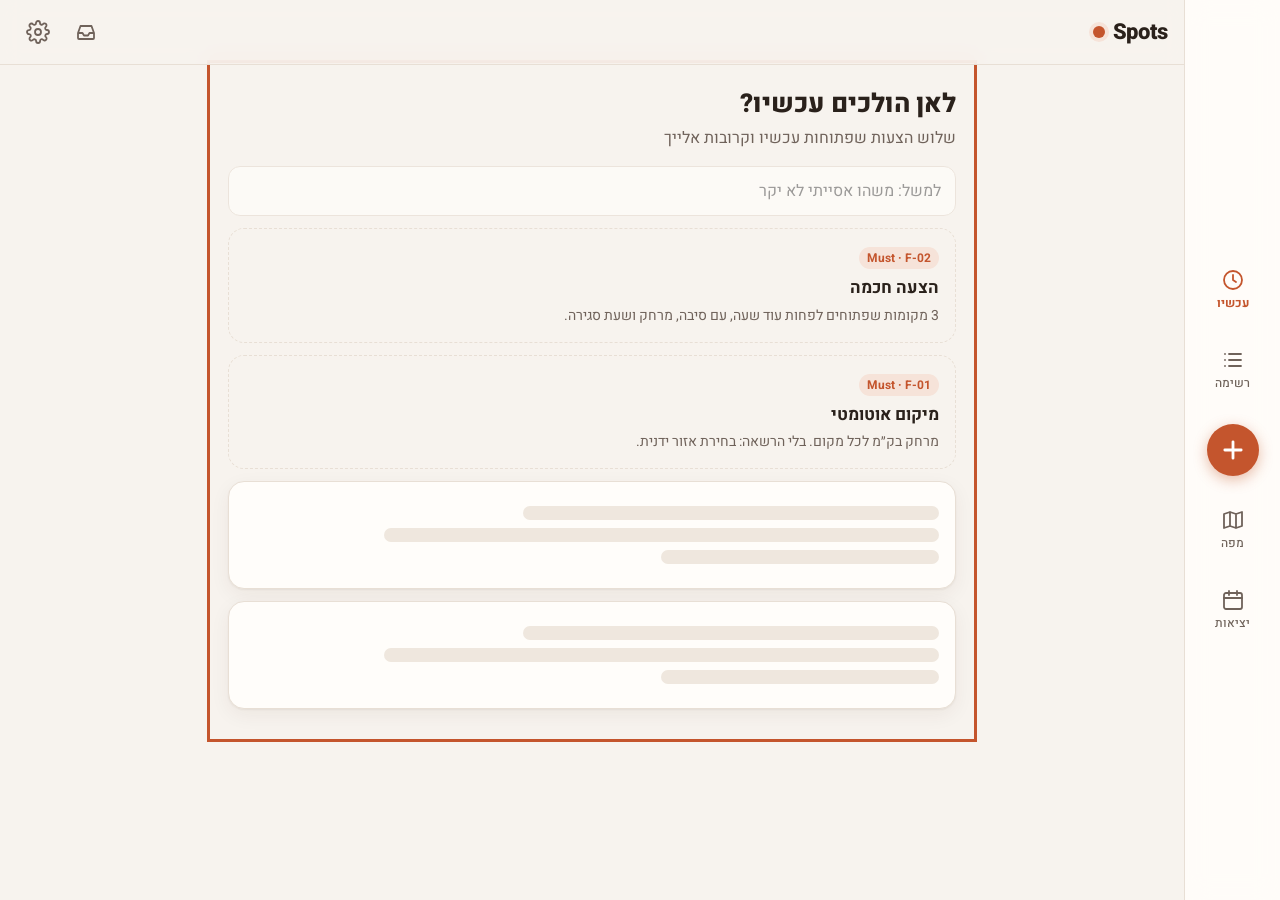
==== index.html @ f6a43436 "Phase 1: PWA skeleton with 8 Hebrew screens, navigation, manifest, service worker and icons Co-Autho" ====
<!doctype html>
<html lang="he" dir="rtl">
<head>
<meta charset="utf-8">
<meta name="viewport" content="width=device-width, initial-scale=1, viewport-fit=cover">
<title>Spots</title>
<meta name="description" content="Spots – המקומות שלך: מסעדות, בתי קפה ועוד">
<meta name="theme-color" content="#f7f3ee" media="(prefers-color-scheme: light)">
<meta name="theme-color" content="#1c1714" media="(prefers-color-scheme: dark)">
<meta name="apple-mobile-web-app-capable" content="yes">
<meta name="mobile-web-app-capable" content="yes">
<meta name="apple-mobile-web-app-status-bar-style" content="default">
<meta name="apple-mobile-web-app-title" content="Spots">
<link rel="manifest" href="manifest.webmanifest">
<link rel="icon" href="icons/icon.svg" type="image/svg+xml">
<link rel="apple-touch-icon" href="icons/icon-180.png">
<link rel="preconnect" href="https://fonts.googleapis.com">
<link rel="preconnect" href="https://fonts.gstatic.com" crossorigin>
<link href="https://fonts.googleapis.com/css2?family=Heebo:wght@400;500;700;800&display=swap" rel="stylesheet">
<link rel="stylesheet" href="styles.css">
</head>
<body>
<header class="topbar">
  <h1 class="brand"><span class="dot" aria-hidden="true"></span>Spots</h1>
  <div class="top-actions">
    <a href="#/inbox" class="icon-btn" data-route="inbox" aria-label="תיבת אישור">
      <svg viewBox="0 0 24 24" aria-hidden="true"><path d="M4 13l2.5-7h11L20 13v5a1 1 0 0 1-1 1H5a1 1 0 0 1-1-1v-5zm0 0h4.5l1.5 2.5h4l1.5-2.5H20"/></svg>
    </a>
    <a href="#/settings" class="icon-btn" data-route="settings" aria-label="הגדרות">
      <svg viewBox="0 0 24 24" aria-hidden="true"><circle cx="12" cy="12" r="3"/><path d="M19.4 15a1.7 1.7 0 0 0 .3 1.8l.1.1a2 2 0 1 1-2.8 2.8l-.1-.1a1.7 1.7 0 0 0-1.8-.3 1.7 1.7 0 0 0-1 1.5V21a2 2 0 1 1-4 0v-.1a1.7 1.7 0 0 0-1.1-1.5 1.7 1.7 0 0 0-1.8.3l-.1.1a2 2 0 1 1-2.8-2.8l.1-.1a1.7 1.7 0 0 0 .3-1.8 1.7 1.7 0 0 0-1.5-1H3a2 2 0 1 1 0-4h.1a1.7 1.7 0 0 0 1.5-1.1 1.7 1.7 0 0 0-.3-1.8l-.1-.1a2 2 0 1 1 2.8-2.8l.1.1a1.7 1.7 0 0 0 1.8.3H9a1.7 1.7 0 0 0 1-1.5V3a2 2 0 1 1 4 0v.1a1.7 1.7 0 0 0 1 1.5 1.7 1.7 0 0 0 1.8-.3l.1-.1a2 2 0 1 1 2.8 2.8l-.1.1a1.7 1.7 0 0 0-.3 1.8V9a1.7 1.7 0 0 0 1.5 1H21a2 2 0 1 1 0 4h-.1a1.7 1.7 0 0 0-1.5 1z"/></svg>
    </a>
  </div>
</header>

<main id="view" tabindex="-1" aria-live="polite"></main>

<nav class="tabbar" aria-label="ניווט ראשי">
  <a href="#/now" data-route="now"><svg viewBox="0 0 24 24" aria-hidden="true"><circle cx="12" cy="12" r="9"/><path d="M12 7v5l3 2"/></svg><span>עכשיו</span></a>
  <a href="#/list" data-route="list"><svg viewBox="0 0 24 24" aria-hidden="true"><path d="M8 6h12M8 12h12M8 18h12M4 6h.01M4 12h.01M4 18h.01"/></svg><span>רשימה</span></a>
  <a href="#/add" data-route="add" class="tab-add" aria-label="הוספה"><svg viewBox="0 0 24 24" aria-hidden="true"><path d="M12 5v14M5 12h14"/></svg></a>
  <a href="#/map" data-route="map"><svg viewBox="0 0 24 24" aria-hidden="true"><path d="M9 4L3 6v14l6-2 6 2 6-2V4l-6 2-6-2zM9 4v14M15 6v14"/></svg><span>מפה</span></a>
  <a href="#/outings" data-route="outings"><svg viewBox="0 0 24 24" aria-hidden="true"><rect x="3" y="5" width="18" height="16" rx="2"/><path d="M3 10h18M8 3v4M16 3v4"/></svg><span>יציאות</span></a>
</nav>

<script src="config.js"></script>
<script type="module" src="app.js"></script>
</body>
</html>
---- styles.css ----
:root{
  --bg:#f7f3ee; --card:#fffdfa; --ink:#2a211b; --muted:#6f625a; --line:#e8dfd5;
  --accent:#c4552d; --accent-ink:#fff; --accent-soft:#f6e3d9; --green:#2f7d4f; --green-soft:#dff0e5;
  --chip:#efe7de; --shadow:0 1px 2px rgba(60,40,20,.06),0 6px 20px rgba(60,40,20,.06);
  --radius:16px; --tabbar-h:64px;
  --safe-b:env(safe-area-inset-bottom,0px); --safe-t:env(safe-area-inset-top,0px);
  color-scheme:light dark;
}
@media (prefers-color-scheme:dark){:root{
  --bg:#1c1714; --card:#26201c; --ink:#f3ebe4; --muted:#b4a79c; --line:#3a312b;
  --accent:#e57a4f; --accent-ink:#1c1714; --accent-soft:#3c2a20; --green:#6cc08d; --green-soft:#1f3328;
  --chip:#332b25; --shadow:0 1px 2px rgba(0,0,0,.3);
}}
*{box-sizing:border-box}
html,body{margin:0;background:var(--bg);color:var(--ink)}
body{font:16px/1.5 Heebo,system-ui,-apple-system,"Segoe UI",Arial,sans-serif;min-height:100dvh;
  padding-bottom:calc(var(--tabbar-h) + var(--safe-b));-webkit-tap-highlight-color:transparent}
a{color:inherit}
svg{width:24px;height:24px;fill:none;stroke:currentColor;stroke-width:1.8;stroke-linecap:round;stroke-linejoin:round}

.topbar{position:sticky;top:0;z-index:5;display:flex;align-items:center;justify-content:space-between;
  padding:calc(10px + var(--safe-t)) 16px 10px;background:color-mix(in srgb,var(--bg) 88%,transparent);
  backdrop-filter:blur(10px);-webkit-backdrop-filter:blur(10px);border-bottom:1px solid var(--line)}
.brand{margin:0;font-size:22px;font-weight:800;letter-spacing:-.3px;display:flex;align-items:center;gap:8px;direction:ltr}
.brand .dot{width:12px;height:12px;border-radius:50%;background:var(--accent);box-shadow:0 0 0 4px var(--accent-soft)}
.top-actions{display:flex;gap:4px}
.icon-btn{display:grid;place-items:center;width:44px;height:44px;border-radius:12px;text-decoration:none;color:var(--muted)}
.icon-btn[aria-current="page"]{color:var(--accent);background:var(--accent-soft)}

main{max-width:760px;margin:0 auto;padding:16px;outline:none}
.screen-head h2{margin:4px 0 2px;font-size:26px;font-weight:800}
.screen-head p{margin:0 0 16px;color:var(--muted)}
.back{display:inline-flex;align-items:center;gap:4px;min-height:44px;color:var(--muted);text-decoration:none}

.card{background:var(--card);border:1px solid var(--line);border-radius:var(--radius);box-shadow:var(--shadow);padding:16px;margin-bottom:12px}
.placeholder{border-style:dashed;box-shadow:none;background:transparent}
.placeholder h3{margin:0 0 4px;font-size:17px}
.placeholder p{margin:0;color:var(--muted);font-size:14px}
.tag{display:inline-block;font-size:12px;font-weight:700;padding:2px 8px;border-radius:999px;background:var(--chip);color:var(--muted);margin-bottom:6px}
.tag.must{background:var(--accent-soft);color:var(--accent)}
.tag.should{background:var(--green-soft);color:var(--green)}
.skeleton{height:14px;border-radius:7px;background:var(--chip);margin:8px 0}
.skeleton.w60{width:60%}.skeleton.w40{width:40%}.skeleton.w80{width:80%}
.field{display:block;width:100%;min-height:48px;padding:12px 14px;border-radius:12px;border:1px solid var(--line);
  background:var(--card);color:var(--ink);font:inherit}
.field:disabled{opacity:.7}
.btn{display:inline-flex;align-items:center;justify-content:center;min-height:44px;padding:0 18px;border-radius:12px;border:0;
  background:var(--accent);color:var(--accent-ink);font:inherit;font-weight:700;text-decoration:none;cursor:pointer}
.btn[disabled]{opacity:.5;cursor:default}
.btn.ghost{background:var(--chip);color:var(--ink)}
.row{display:flex;gap:8px;align-items:center;flex-wrap:wrap}
.status{font-size:13px;color:var(--muted);margin-top:8px}
.status b{color:var(--ink)}
.ok{color:var(--green)}

.tabbar{position:fixed;inset:auto 0 0 0;z-index:10;display:grid;grid-template-columns:repeat(5,1fr);align-items:center;
  height:calc(var(--tabbar-h) + var(--safe-b));padding-bottom:var(--safe-b);
  background:color-mix(in srgb,var(--card) 92%,transparent);backdrop-filter:blur(12px);-webkit-backdrop-filter:blur(12px);
  border-top:1px solid var(--line)}
.tabbar a{display:flex;flex-direction:column;align-items:center;justify-content:center;gap:2px;min-height:48px;
  text-decoration:none;color:var(--muted);font-size:12px;font-weight:500}
.tabbar a[aria-current="page"]{color:var(--accent);font-weight:700}
.tabbar .tab-add{justify-self:center;width:52px;height:52px;min-height:52px;border-radius:50%;background:var(--accent);color:var(--accent-ink);
  box-shadow:0 4px 14px color-mix(in srgb,var(--accent) 40%,transparent);margin-top:-18px}
.tabbar .tab-add[aria-current="page"]{color:var(--accent-ink);outline:3px solid var(--accent-soft)}
.tabbar .tab-add svg{width:28px;height:28px;stroke-width:2.4}

@media (min-width:900px){
  body{padding-bottom:0;padding-right:96px}
  .tabbar{inset:0 0 0 auto;width:96px;height:auto;grid-template-columns:1fr;grid-auto-rows:80px;align-content:center;
    border-top:0;border-left:1px solid var(--line);padding:0}
  .tabbar .tab-add{margin:0}
  .topbar{padding-right:16px}
}
:focus-visible{outline:3px solid var(--accent);outline-offset:2px}
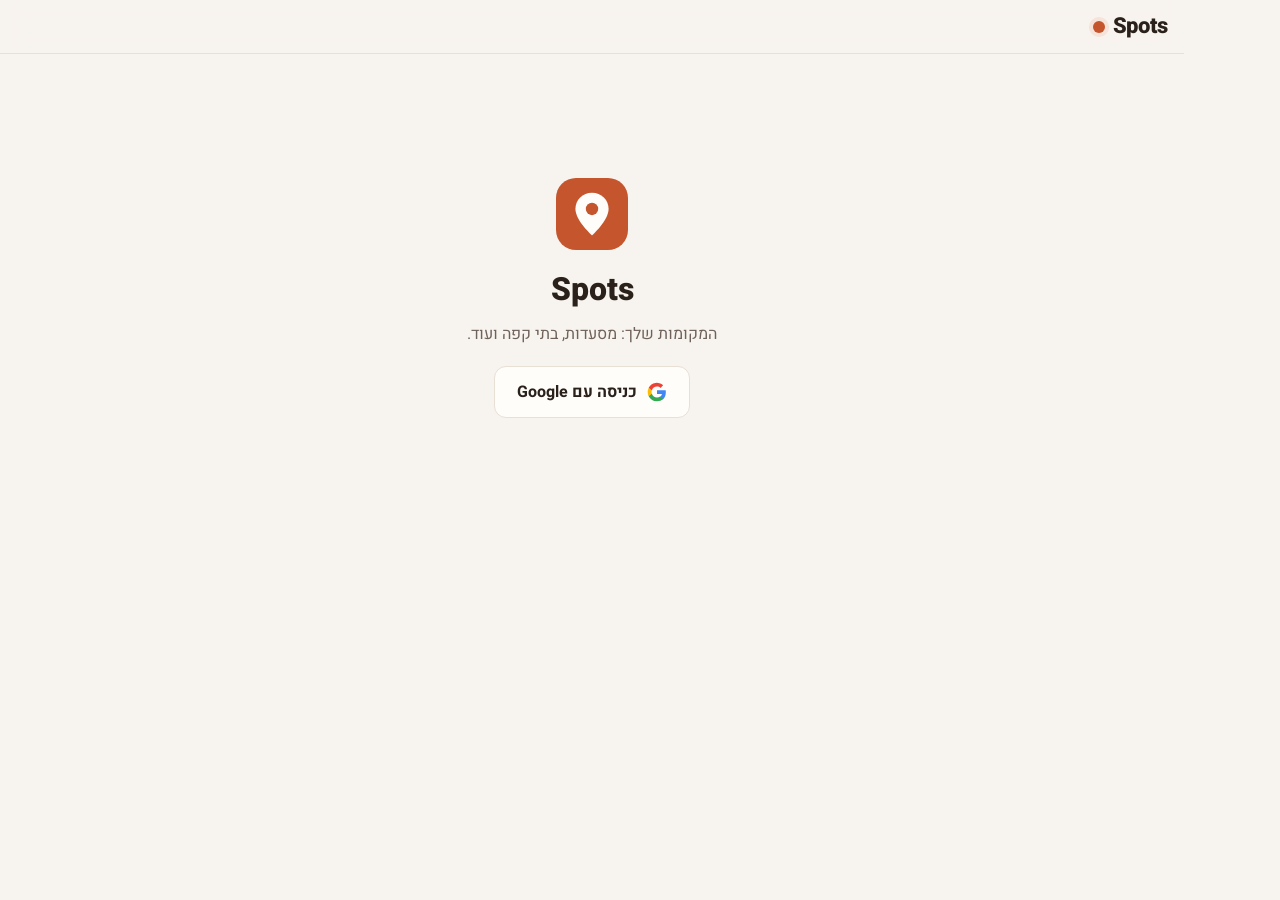
==== commit 96024777: "Phase 2: schema with RLS, Google sign-in, list with filters, place page and owner editing - supabase" ====
--- a/index.html
+++ b/index.html
@@ -43,6 +43,7 @@
 </nav>
 
 <script src="config.js"></script>
+<script src="vendor/supabase-2.118.0.js"></script>
 <script type="module" src="app.js"></script>
 </body>
 </html>
--- a/styles.css
+++ b/styles.css
@@ -73,3 +73,57 @@
   .topbar{padding-right:16px}
 }
 :focus-visible{outline:3px solid var(--accent);outline-offset:2px}
+
+/* ---------- phase 2: sign-in, list, place ---------- */
+body.signed-out .tabbar, body.signed-out .top-actions { display:none }
+body.signed-out { padding-bottom:0 }
+body:not(.is-owner) [data-route="add"], body:not(.is-owner) [data-route="inbox"] { visibility:hidden }
+.signin{display:flex;flex-direction:column;align-items:center;text-align:center;gap:8px;padding:12vh 16px}
+.signin h2{margin:8px 0 0;font-size:32px;font-weight:800}
+.signin p{color:var(--muted);margin:0 0 12px;max-width:34ch}
+.signin-mark{width:72px;height:72px;border-radius:20px;background:url(icons/icon.svg) center/cover}
+.btn.google{background:var(--card);color:var(--ink);border:1px solid var(--line);gap:10px;min-height:52px;padding:0 22px}
+.btn.google .g{width:20px;height:20px}
+.btn.danger{color:#b3261e}
+.error{color:#b3261e}
+.sr{position:absolute;width:1px;height:1px;overflow:hidden;clip:rect(0 0 0 0)}
+.section-title{font-size:17px;margin:20px 0 10px}
+.filters{display:flex;flex-wrap:wrap;gap:8px;padding:12px 0 4px}
+.chip,.select select{flex:none;min-height:40px;padding:0 14px;border-radius:999px;border:1px solid var(--line);background:var(--card);color:var(--ink);font:inherit;font-size:14px;cursor:pointer}
+.select select{appearance:none;-webkit-appearance:none;padding-left:28px;background-image:linear-gradient(45deg,transparent 50%,var(--muted) 50%),linear-gradient(135deg,var(--muted) 50%,transparent 50%);background-position:14px 18px,19px 18px;background-size:5px 5px;background-repeat:no-repeat}
+.chip.on{background:var(--accent);border-color:var(--accent);color:var(--accent-ink);font-weight:700}
+.chip.clear{background:transparent;color:var(--accent);border-style:dashed}
+.place-card{display:block;text-decoration:none;position:relative}
+.place-card:active{transform:scale(.99)}
+.pc-top{display:flex;justify-content:space-between;align-items:baseline;gap:8px}
+.pc-top h3{margin:0;font-size:18px}
+.price{color:var(--muted);font-size:14px;letter-spacing:1px}
+.pc-meta{color:var(--muted);font-size:14px;margin:2px 0 8px}
+.pc-bottom{display:flex;justify-content:space-between;align-items:center;gap:8px;font-size:14px}
+.pc-where{color:var(--ink);opacity:.85}
+.badge{display:inline-flex;align-items:center;font-size:12px;font-weight:700;padding:3px 9px;border-radius:999px;white-space:nowrap}
+.badge.open{background:var(--green-soft);color:var(--green)}
+.badge.closed{background:var(--chip);color:var(--muted)}
+.badge.muted{background:var(--chip);color:var(--muted);font-weight:500}
+.badge.warn{background:#fff1d6;color:#8a5a00;margin-top:8px}
+@media (prefers-color-scheme:dark){.badge.warn{background:#3a2e14;color:#f0c46a}}
+.place-head .en{direction:ltr;text-align:right;margin:0;color:var(--muted)}
+.place-head .row{margin-top:8px}
+.card h3{margin:0 0 6px;font-size:16px}
+.card p{margin:4px 0}
+.card .row{margin-top:10px}
+.notice{background:var(--accent-soft);border-color:transparent}
+.hours{width:100%;border-collapse:collapse;font-size:15px}
+.hours th,.hours td{padding:6px 0;text-align:right;border-bottom:1px solid var(--line);font-weight:500}
+.hours td{direction:ltr;text-align:left;font-variant-numeric:tabular-nums}
+.hours tr.today th,.hours tr.today td{font-weight:800;color:var(--accent)}
+.dishes{margin:0;padding-inline-start:20px}
+.form .lbl{display:block;font-size:14px;color:var(--muted);margin-bottom:12px}
+.form .lbl .field{margin-top:4px;color:var(--ink)}
+.form textarea.field{min-height:90px;resize:vertical}
+.hours-edit{border:1px solid var(--line);border-radius:12px;padding:12px;margin:0 0 12px}
+.hours-edit legend{font-size:14px;color:var(--muted);padding:0 6px}
+.lbl.inline{display:grid;grid-template-columns:70px 1fr;align-items:center;gap:8px}
+.lbl.check{display:flex;gap:8px;align-items:center}
+.lbl.check input{width:22px;height:22px}
+.pc-top h3[dir="auto"],.place-head h2[dir="auto"]{text-align:start;unicode-bidi:plaintext;text-align:right}
